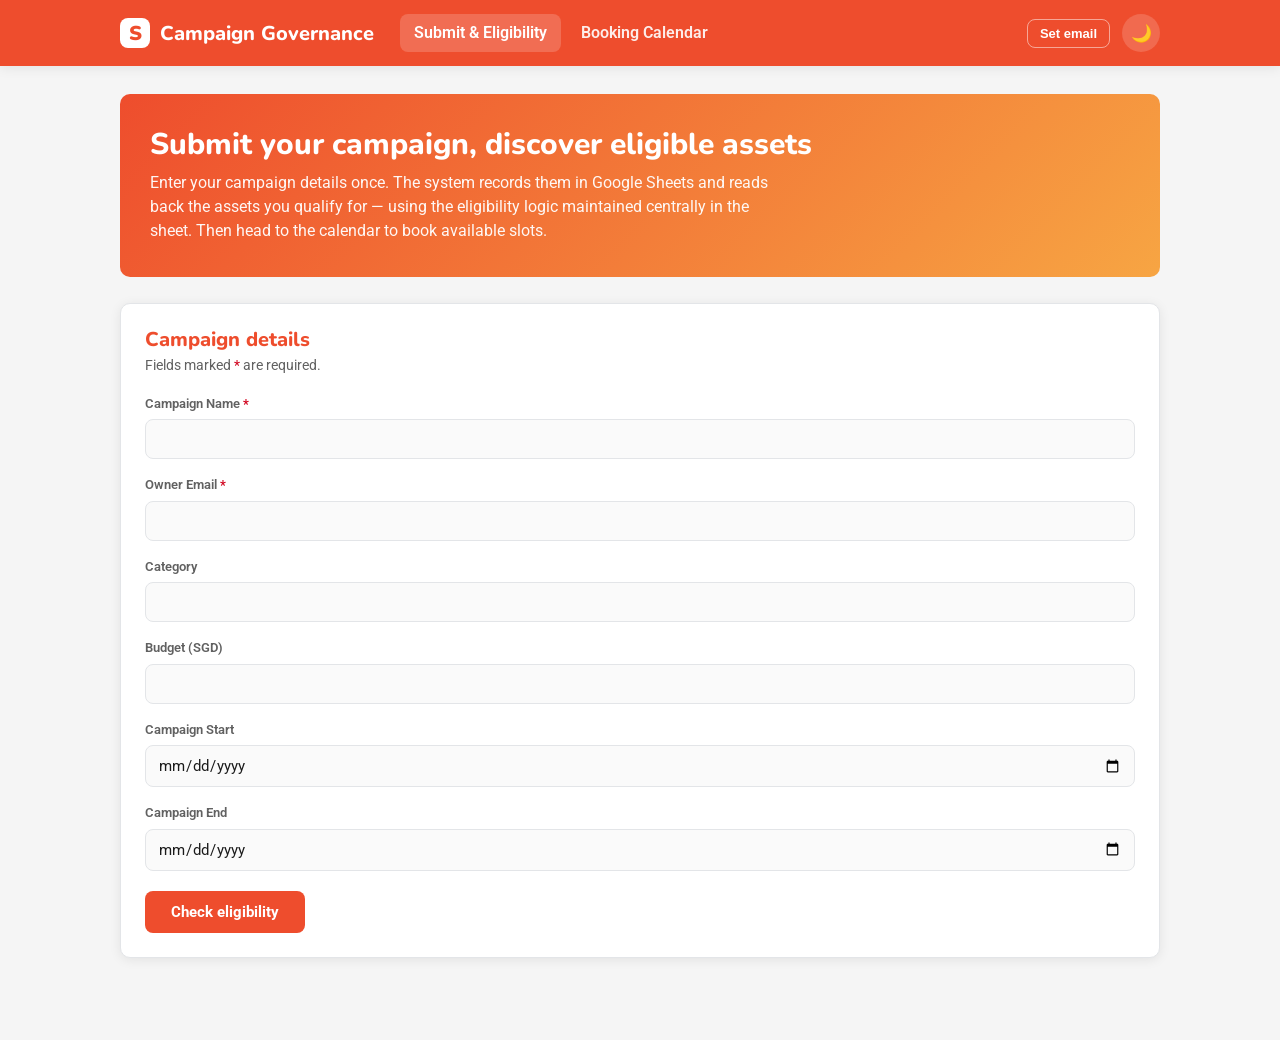
==== index.html @ 5f7fedb0 "Initial commit: Campaign Governance platform Static GitHub Pages frontend (vanilla HTML/CSS/JS) with" ====
<!DOCTYPE html>
<html lang="en" data-theme="light">
  <head>
    <meta charset="UTF-8" />
    <meta name="viewport" content="width=device-width, initial-scale=1.0" />
    <title>Campaign Governance — Submit & Eligibility</title>

    <!-- Set theme before paint to avoid a flash of the wrong theme. -->
    <script>
      (function () {
        var t = localStorage.getItem("cg_theme");
        if (t) document.documentElement.setAttribute("data-theme", t);
      })();
    </script>

    <link
      rel="stylesheet"
      href="https://fonts.googleapis.com/css2?family=Nunito:wght@400;600;700;800;900&family=Roboto:wght@400;500;700&display=swap"
    />
    <link rel="stylesheet" href="css/styles.css" />

    <!-- Google Identity Services (used only when AUTH_MODE = "google"). -->
    <script src="https://accounts.google.com/gsi/client" async defer></script>
  </head>
  <body>
    <header class="site-header">
      <div class="inner">
        <a class="brand" href="index.html">
          <span class="logo">S</span> Campaign Governance
        </a>
        <nav class="nav">
          <a href="index.html" class="active">Submit & Eligibility</a>
          <a href="calendar.html">Booking Calendar</a>
        </nav>
        <div class="header-right">
          <span class="user-chip" id="user-chip"></span>
          <span id="signin-slot"></span>
          <button class="link-btn" id="signout-btn" style="display: none">Sign out</button>
          <button class="icon-btn" id="theme-toggle" aria-label="Toggle theme">🌙</button>
        </div>
      </div>
    </header>

    <main>
      <section class="hero">
        <h1>Submit your campaign, discover eligible assets</h1>
        <p>
          Enter your campaign details once. The system records them in Google Sheets and reads
          back the assets you qualify for — using the eligibility logic maintained centrally in
          the sheet. Then head to the calendar to book available slots.
        </p>
      </section>

      <section class="card">
        <h2>Campaign details</h2>
        <p class="sub">Fields marked <span style="color: var(--shopee-red)">*</span> are required.</p>
        <form id="campaign-form">
          <div class="form-grid" id="form-fields"><!-- fields injected from config --></div>
          <div class="form-actions">
            <button type="submit" class="btn btn-primary" id="submit-btn">
              Check eligibility
            </button>
          </div>
          <div class="msg" id="form-msg"></div>
        </form>
      </section>

      <section class="card" id="results-card" style="display: none">
        <h2>Eligible assets</h2>
        <p class="sub" id="results-sub"></p>
        <div class="assets-grid" id="assets-grid"></div>
      </section>
    </main>

    <script src="js/config.js"></script>
    <script src="js/api.js"></script>
    <script src="js/auth.js"></script>
    <script src="js/theme.js"></script>
    <script src="js/common.js"></script>
    <script src="js/submit.js"></script>
  </body>
</html>
---- css/styles.css ----
/* =========================================================================
   Campaign Governance — styles
   Shopee brand palette, themed for light & dark via CSS custom properties.
   ========================================================================= */

:root {
  /* Shopee brand (fixed) */
  --shopee-orange: #ee4d2d;
  --shopee-orange-dark: #d3422a;
  --shopee-orange-light: #f27961;
  --shopee-red: #d0011b;
  --shopee-navy: #113366;
  --shopee-cyan: #26aa99;
  --shopee-yellow: #ffbb00;

  /* Fonts */
  --font-primary: "Nunito", "ShopeeFont", system-ui, sans-serif;
  --font-body: "Roboto", system-ui, sans-serif;

  /* Status colours */
  --status-pending: #ffbb00;
  --status-confirmed: #26aa99;
  --status-cancelled: #b3b9c2;

  /* Layout */
  --radius: 10px;
  --shadow: 0 2px 12px rgba(0, 0, 0, 0.08);
  --maxw: 1080px;
}

/* Light theme (default) */
:root,
:root[data-theme="light"] {
  --bg: #f5f5f5;
  --surface: #ffffff;
  --surface-2: #fafafa;
  --text: #1a1a1a;
  --text-muted: #616161;
  --border: #e3e5e8;
  --accent: var(--shopee-orange);
  --accent-contrast: #ffffff;
  --header-bg: var(--shopee-orange);
  --header-text: #ffffff;
}

/* Dark theme */
:root[data-theme="dark"] {
  --bg: #14171c;
  --surface: #1e2229;
  --surface-2: #262b33;
  --text: #f1f3f5;
  --text-muted: #9aa4b2;
  --border: #333a44;
  --accent: var(--shopee-orange-light);
  --accent-contrast: #14171c;
  --header-bg: #1a1d23;
  --header-text: #ffffff;
  --shadow: 0 2px 14px rgba(0, 0, 0, 0.4);
}

* {
  box-sizing: border-box;
}

body {
  margin: 0;
  font-family: var(--font-body);
  background: var(--bg);
  color: var(--text);
  line-height: 1.5;
  -webkit-font-smoothing: antialiased;
}

h1,
h2,
h3,
.brand {
  font-family: var(--font-primary);
  font-weight: 800;
  line-height: 1.15;
}

a {
  color: var(--accent);
}

/* ---------------------------------------------------------------- Header */
.site-header {
  background: var(--header-bg);
  color: var(--header-text);
  box-shadow: var(--shadow);
  position: sticky;
  top: 0;
  z-index: 50;
}
.site-header .inner {
  max-width: var(--maxw);
  margin: 0 auto;
  padding: 14px 20px;
  display: flex;
  align-items: center;
  gap: 18px;
}
.brand {
  font-size: 20px;
  color: var(--header-text);
  display: flex;
  align-items: center;
  gap: 10px;
  text-decoration: none;
}
.brand .logo {
  background: #fff;
  color: var(--shopee-orange);
  width: 30px;
  height: 30px;
  border-radius: 8px;
  display: grid;
  place-items: center;
  font-weight: 900;
  font-family: var(--font-primary);
}
.nav {
  display: flex;
  gap: 6px;
  margin-left: 8px;
}
.nav a {
  color: var(--header-text);
  text-decoration: none;
  padding: 7px 14px;
  border-radius: 8px;
  font-weight: 600;
  opacity: 0.9;
}
.nav a:hover,
.nav a.active {
  background: rgba(255, 255, 255, 0.18);
  opacity: 1;
}
.header-right {
  margin-left: auto;
  display: flex;
  align-items: center;
  gap: 12px;
}
.user-chip {
  font-size: 13px;
  font-weight: 600;
  opacity: 0.95;
  max-width: 220px;
  overflow: hidden;
  text-overflow: ellipsis;
  white-space: nowrap;
}
.icon-btn {
  background: rgba(255, 255, 255, 0.16);
  border: none;
  color: var(--header-text);
  width: 38px;
  height: 38px;
  border-radius: 50%;
  cursor: pointer;
  font-size: 17px;
  line-height: 1;
}
.icon-btn:hover {
  background: rgba(255, 255, 255, 0.28);
}
.link-btn {
  background: transparent;
  border: 1px solid rgba(255, 255, 255, 0.5);
  color: var(--header-text);
  padding: 6px 12px;
  border-radius: 8px;
  font-weight: 600;
  cursor: pointer;
  font-size: 13px;
}
.link-btn:hover {
  background: rgba(255, 255, 255, 0.15);
}

/* ---------------------------------------------------------------- Layout */
main {
  max-width: var(--maxw);
  margin: 0 auto;
  padding: 28px 20px 60px;
}
.hero {
  background: linear-gradient(135deg, var(--shopee-orange) 0%, #f7a543 100%);
  color: #fff;
  border-radius: var(--radius);
  padding: 34px 30px;
  margin-bottom: 26px;
}
.hero h1 {
  margin: 0 0 8px;
  font-size: 30px;
  color: #fff;
}
.hero p {
  margin: 0;
  font-size: 16px;
  max-width: 640px;
  opacity: 0.95;
}

.card {
  background: var(--surface);
  border: 1px solid var(--border);
  border-radius: var(--radius);
  box-shadow: var(--shadow);
  padding: 24px;
  margin-bottom: 22px;
}
.card h2 {
  margin: 0 0 4px;
  font-size: 20px;
  color: var(--accent);
}
.card .sub {
  margin: 0 0 18px;
  color: var(--text-muted);
  font-size: 14px;
}

/* ---------------------------------------------------------------- Form */
.form-grid {
  display: grid;
  grid-template-columns: repeat(2, 1fr);
  gap: 16px;
}
.field {
  display: flex;
  flex-direction: column;
  gap: 6px;
}
.field.full {
  grid-column: 1 / -1;
}
label {
  font-weight: 600;
  font-size: 13px;
  color: var(--text-muted);
}
label .req {
  color: var(--shopee-red);
}
input,
select,
textarea {
  font-family: var(--font-body);
  font-size: 15px;
  padding: 10px 12px;
  border: 1px solid var(--border);
  border-radius: 8px;
  background: var(--surface-2);
  color: var(--text);
}
input:focus,
select:focus,
textarea:focus {
  outline: none;
  border-color: var(--accent);
  box-shadow: 0 0 0 3px rgba(238, 77, 45, 0.18);
}

/* ---------------------------------------------------------------- Buttons */
.btn {
  font-family: var(--font-body);
  font-weight: 700;
  font-size: 15px;
  padding: 12px 26px;
  border-radius: 8px;
  border: none;
  cursor: pointer;
  transition: background 0.15s, transform 0.05s;
}
.btn:active {
  transform: translateY(1px);
}
.btn-primary {
  background: var(--shopee-orange);
  color: #fff;
}
.btn-primary:hover {
  background: var(--shopee-orange-dark);
}
.btn-secondary {
  background: transparent;
  color: var(--accent);
  border: 2px solid var(--accent);
}
.btn-secondary:hover {
  background: rgba(238, 77, 45, 0.1);
}
.btn:disabled {
  opacity: 0.6;
  cursor: not-allowed;
}
.form-actions {
  margin-top: 20px;
  display: flex;
  gap: 12px;
  align-items: center;
}

/* ---------------------------------------------------------------- Eligibility */
.assets-grid {
  display: grid;
  grid-template-columns: repeat(auto-fill, minmax(220px, 1fr));
  gap: 14px;
}
.asset-card {
  border: 1px solid var(--border);
  border-left: 4px solid var(--status-confirmed);
  border-radius: 8px;
  padding: 16px;
  background: var(--surface-2);
  display: flex;
  flex-direction: column;
  gap: 10px;
}
.asset-card .name {
  font-family: var(--font-primary);
  font-weight: 700;
  font-size: 16px;
}
.asset-card .tag {
  align-self: flex-start;
  font-size: 12px;
  font-weight: 700;
  color: var(--status-confirmed);
  background: rgba(38, 170, 153, 0.14);
  padding: 3px 10px;
  border-radius: 999px;
}

/* ---------------------------------------------------------------- Badges / status */
.legend {
  display: flex;
  gap: 18px;
  flex-wrap: wrap;
  margin-bottom: 16px;
  font-size: 13px;
  color: var(--text-muted);
}
.legend .dot {
  display: inline-block;
  width: 12px;
  height: 12px;
  border-radius: 3px;
  margin-right: 6px;
  vertical-align: -1px;
}
.dot-pending {
  background: var(--status-pending);
}
.dot-confirmed {
  background: var(--status-confirmed);
}
.dot-cancelled {
  background: var(--status-cancelled);
}

/* ---------------------------------------------------------------- Calendar */
#calendar {
  --fc-border-color: var(--border);
  --fc-page-bg-color: var(--surface);
  --fc-neutral-bg-color: var(--surface-2);
  --fc-today-bg-color: rgba(238, 77, 45, 0.08);
  --fc-button-bg-color: var(--shopee-orange);
  --fc-button-border-color: var(--shopee-orange);
  --fc-button-hover-bg-color: var(--shopee-orange-dark);
  --fc-button-hover-border-color: var(--shopee-orange-dark);
  --fc-button-active-bg-color: var(--shopee-orange-dark);
  color: var(--text);
}
.fc .fc-toolbar-title {
  font-family: var(--font-primary);
  font-size: 20px;
}
.fc a {
  color: inherit;
}

/* ---------------------------------------------------------------- Modal */
.modal-backdrop {
  position: fixed;
  inset: 0;
  background: rgba(0, 0, 0, 0.5);
  display: none;
  align-items: center;
  justify-content: center;
  z-index: 100;
  padding: 20px;
}
.modal-backdrop.open {
  display: flex;
}
.modal {
  background: var(--surface);
  border-radius: var(--radius);
  box-shadow: 0 12px 40px rgba(0, 0, 0, 0.3);
  width: 100%;
  max-width: 440px;
  padding: 24px;
}
.modal h3 {
  margin: 0 0 4px;
  color: var(--accent);
}
.modal .muted {
  color: var(--text-muted);
  font-size: 14px;
  margin: 0 0 18px;
}
.modal .form-grid {
  grid-template-columns: 1fr 1fr;
}
.modal-actions {
  margin-top: 20px;
  display: flex;
  gap: 10px;
  justify-content: flex-end;
}

/* ---------------------------------------------------------------- Toast / status msg */
.msg {
  padding: 12px 16px;
  border-radius: 8px;
  font-weight: 600;
  font-size: 14px;
  margin-top: 16px;
  display: none;
}
.msg.show {
  display: block;
}
.msg.success {
  background: rgba(38, 170, 153, 0.15);
  color: var(--status-confirmed);
}
.msg.error {
  background: rgba(208, 1, 27, 0.12);
  color: var(--shopee-red);
}
.msg.info {
  background: rgba(255, 187, 0, 0.15);
  color: #9a7400;
}

.empty {
  color: var(--text-muted);
  font-style: italic;
  padding: 8px 0;
}

/* ---------------------------------------------------------------- Responsive */
@media (max-width: 720px) {
  .form-grid,
  .modal .form-grid {
    grid-template-columns: 1fr;
  }
  .site-header .inner {
    flex-wrap: wrap;
  }
  .nav {
    order: 3;
    width: 100%;
  }
}
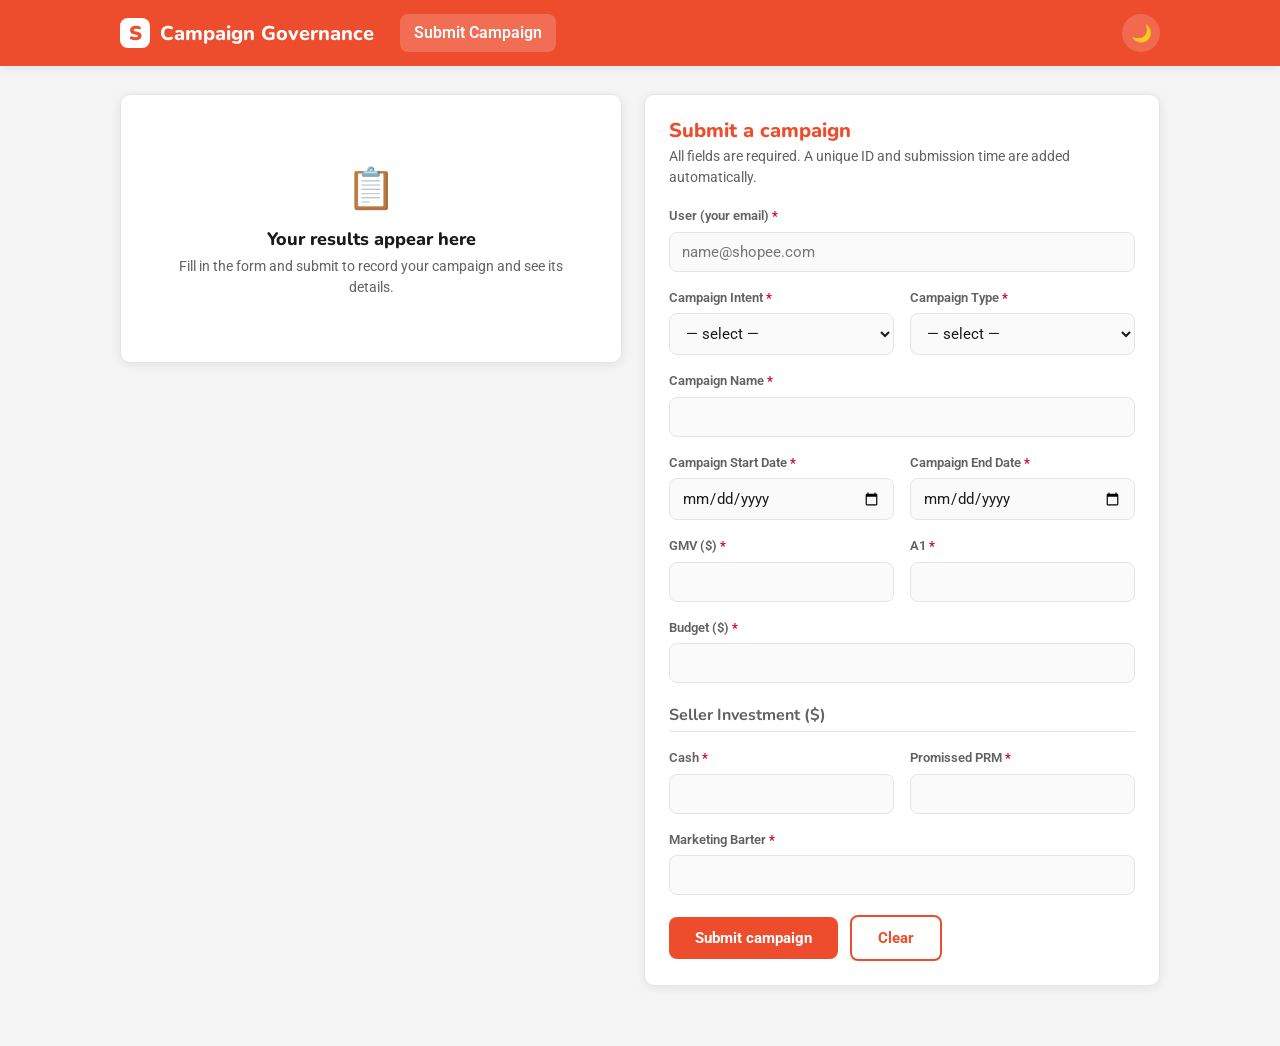
==== commit e1dabbed: "Rework into single Submit Campaign page - Two-column layout: results (left) + form (right) - Remove " ====
--- a/index.html
+++ b/index.html
@@ -3,7 +3,7 @@
   <head>
     <meta charset="UTF-8" />
     <meta name="viewport" content="width=device-width, initial-scale=1.0" />
-    <title>Campaign Governance — Submit & Eligibility</title>
+    <title>Submit Campaign — Campaign Governance</title>
 
     <!-- Set theme before paint to avoid a flash of the wrong theme. -->
     <script>
@@ -18,9 +18,6 @@
       href="https://fonts.googleapis.com/css2?family=Nunito:wght@400;600;700;800;900&family=Roboto:wght@400;500;700&display=swap"
     />
     <link rel="stylesheet" href="css/styles.css" />
-
-    <!-- Google Identity Services (used only when AUTH_MODE = "google"). -->
-    <script src="https://accounts.google.com/gsi/client" async defer></script>
   </head>
   <body>
     <header class="site-header">
@@ -29,52 +26,102 @@
           <span class="logo">S</span> Campaign Governance
         </a>
         <nav class="nav">
-          <a href="index.html" class="active">Submit & Eligibility</a>
-          <a href="calendar.html">Booking Calendar</a>
+          <a href="index.html" class="active">Submit Campaign</a>
         </nav>
         <div class="header-right">
-          <span class="user-chip" id="user-chip"></span>
-          <span id="signin-slot"></span>
-          <button class="link-btn" id="signout-btn" style="display: none">Sign out</button>
           <button class="icon-btn" id="theme-toggle" aria-label="Toggle theme">🌙</button>
         </div>
       </div>
     </header>
 
     <main>
-      <section class="hero">
-        <h1>Submit your campaign, discover eligible assets</h1>
-        <p>
-          Enter your campaign details once. The system records them in Google Sheets and reads
-          back the assets you qualify for — using the eligibility logic maintained centrally in
-          the sheet. Then head to the calendar to book available slots.
-        </p>
-      </section>
+      <div class="split">
+        <!-- LEFT: results -->
+        <section class="card result-panel" id="result-panel">
+          <div class="result-empty" id="result-empty">
+            <div class="result-empty-icon">📋</div>
+            <h2>Your results appear here</h2>
+            <p>Fill in the form and submit to record your campaign and see its details.</p>
+          </div>
+          <div id="result-content" style="display: none"></div>
+        </section>
 
-      <section class="card">
-        <h2>Campaign details</h2>
-        <p class="sub">Fields marked <span style="color: var(--shopee-red)">*</span> are required.</p>
-        <form id="campaign-form">
-          <div class="form-grid" id="form-fields"><!-- fields injected from config --></div>
-          <div class="form-actions">
-            <button type="submit" class="btn btn-primary" id="submit-btn">
-              Check eligibility
-            </button>
-          </div>
-          <div class="msg" id="form-msg"></div>
-        </form>
-      </section>
+        <!-- RIGHT: form -->
+        <section class="card">
+          <h2>Submit a campaign</h2>
+          <p class="sub">All fields are required. A unique ID and submission time are added automatically.</p>
 
-      <section class="card" id="results-card" style="display: none">
-        <h2>Eligible assets</h2>
-        <p class="sub" id="results-sub"></p>
-        <div class="assets-grid" id="assets-grid"></div>
-      </section>
+          <form id="campaign-form" novalidate>
+            <div class="form-grid">
+              <div class="field full">
+                <label for="f-user">User (your email) <span class="req">*</span></label>
+                <input id="f-user" type="email" placeholder="name@shopee.com" required />
+              </div>
+
+              <div class="field">
+                <label for="f-intent">Campaign Intent <span class="req">*</span></label>
+                <select id="f-intent" required></select>
+              </div>
+              <div class="field">
+                <label for="f-type">Campaign Type <span class="req">*</span></label>
+                <select id="f-type" required></select>
+              </div>
+
+              <div class="field full">
+                <label for="f-name">Campaign Name <span class="req">*</span></label>
+                <input id="f-name" type="text" required />
+              </div>
+
+              <div class="field">
+                <label for="f-start">Campaign Start Date <span class="req">*</span></label>
+                <input id="f-start" type="date" required />
+              </div>
+              <div class="field">
+                <label for="f-end">Campaign End Date <span class="req">*</span></label>
+                <input id="f-end" type="date" required />
+              </div>
+
+              <div class="field">
+                <label for="f-gmv">GMV ($) <span class="req">*</span></label>
+                <input id="f-gmv" type="number" min="0" step="any" required />
+              </div>
+              <div class="field">
+                <label for="f-a1">A1 <span class="req">*</span></label>
+                <input id="f-a1" type="number" min="0" step="any" required />
+              </div>
+
+              <div class="field full">
+                <label for="f-budget">Budget ($) <span class="req">*</span></label>
+                <input id="f-budget" type="number" min="0" step="any" required />
+              </div>
+
+              <div class="field full section-label">Seller Investment ($)</div>
+              <div class="field">
+                <label for="f-cash">Cash <span class="req">*</span></label>
+                <input id="f-cash" type="number" min="0" step="any" required />
+              </div>
+              <div class="field">
+                <label for="f-prm">Promissed PRM <span class="req">*</span></label>
+                <input id="f-prm" type="number" min="0" step="any" required />
+              </div>
+              <div class="field full">
+                <label for="f-barter">Marketing Barter <span class="req">*</span></label>
+                <input id="f-barter" type="number" min="0" step="any" required />
+              </div>
+            </div>
+
+            <div class="form-actions">
+              <button type="submit" class="btn btn-primary" id="submit-btn">Submit campaign</button>
+              <button type="reset" class="btn btn-secondary" id="reset-btn">Clear</button>
+            </div>
+            <div class="msg" id="form-msg"></div>
+          </form>
+        </section>
+      </div>
     </main>
 
     <script src="js/config.js"></script>
     <script src="js/api.js"></script>
-    <script src="js/auth.js"></script>
     <script src="js/theme.js"></script>
     <script src="js/common.js"></script>
     <script src="js/submit.js"></script>
--- a/css/styles.css
+++ b/css/styles.css
@@ -471,3 +471,92 @@
     width: 100%;
   }
 }
+
+/* ---------------------------------------------------------------- Split layout */
+.split {
+  display: grid;
+  grid-template-columns: 1fr 1fr;
+  gap: 22px;
+  align-items: start;
+}
+.split > .card {
+  margin-bottom: 0;
+}
+.section-label {
+  grid-column: 1 / -1;
+  font-family: var(--font-primary);
+  font-weight: 700;
+  color: var(--text-muted);
+  border-bottom: 1px solid var(--border);
+  padding-bottom: 4px;
+  margin-top: 4px;
+}
+
+/* Result panel */
+.result-panel {
+  position: sticky;
+  top: 88px;
+}
+.result-empty {
+  text-align: center;
+  color: var(--text-muted);
+  padding: 40px 16px;
+}
+.result-empty-icon {
+  font-size: 40px;
+  margin-bottom: 10px;
+}
+.result-empty h2 {
+  color: var(--text);
+  margin: 0 0 6px;
+  font-size: 18px;
+}
+.result-empty p {
+  margin: 0;
+  font-size: 14px;
+}
+#result-content h2 {
+  color: var(--accent);
+  margin: 0 0 14px;
+}
+.result-rows {
+  display: flex;
+  flex-direction: column;
+  gap: 0;
+}
+.result-row {
+  display: flex;
+  justify-content: space-between;
+  gap: 16px;
+  padding: 9px 0;
+  border-bottom: 1px solid var(--border);
+  font-size: 14px;
+}
+.result-row .rl {
+  color: var(--text-muted);
+  font-weight: 600;
+}
+.result-row .rv {
+  color: var(--text);
+  font-weight: 700;
+  text-align: right;
+  word-break: break-word;
+}
+.result-note {
+  margin-top: 16px;
+  padding: 12px 14px;
+  background: rgba(255, 187, 0, 0.14);
+  border-radius: 8px;
+  color: var(--text-muted);
+  font-size: 13px;
+  line-height: 1.4;
+}
+
+@media (max-width: 860px) {
+  .split {
+    grid-template-columns: 1fr;
+  }
+  .result-panel {
+    position: static;
+  }
+}
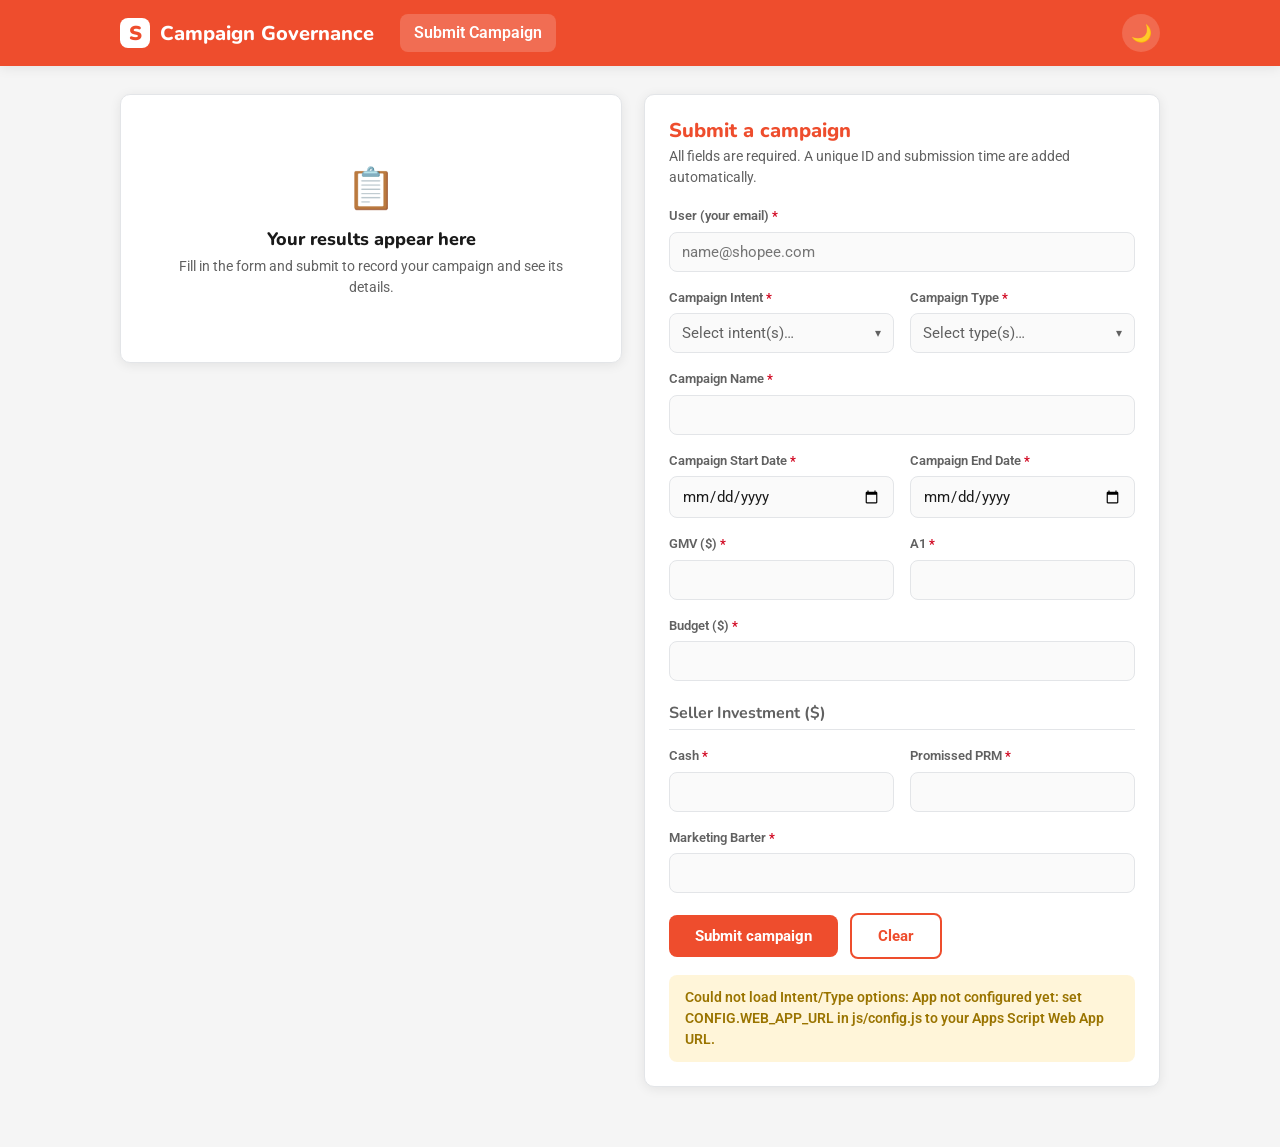
==== commit af87132e: "Add form constraints and live Intent/Type dropdowns - Email must be on the @shopee.com domain - Camp" ====
--- a/index.html
+++ b/index.html
@@ -59,12 +59,12 @@
               </div>
 
               <div class="field">
-                <label for="f-intent">Campaign Intent <span class="req">*</span></label>
-                <select id="f-intent" required></select>
+                <label>Campaign Intent <span class="req">*</span></label>
+                <div id="ms-intent"></div>
               </div>
               <div class="field">
-                <label for="f-type">Campaign Type <span class="req">*</span></label>
-                <select id="f-type" required></select>
+                <label>Campaign Type <span class="req">*</span></label>
+                <div id="ms-type"></div>
               </div>
 
               <div class="field full">
@@ -124,6 +124,7 @@
     <script src="js/api.js"></script>
     <script src="js/theme.js"></script>
     <script src="js/common.js"></script>
+    <script src="js/multiselect.js"></script>
     <script src="js/submit.js"></script>
   </body>
 </html>
--- a/css/styles.css
+++ b/css/styles.css
@@ -560,3 +560,84 @@
     position: static;
   }
 }
+
+/* ---------------------------------------------------------------- Multi-select */
+.ms {
+  position: relative;
+}
+.ms-toggle {
+  width: 100%;
+  display: flex;
+  align-items: center;
+  justify-content: space-between;
+  gap: 8px;
+  font-family: var(--font-body);
+  font-size: 15px;
+  padding: 10px 12px;
+  border: 1px solid var(--border);
+  border-radius: 8px;
+  background: var(--surface-2);
+  color: var(--text);
+  cursor: pointer;
+  text-align: left;
+}
+.ms.open .ms-toggle,
+.ms-toggle:focus {
+  outline: none;
+  border-color: var(--accent);
+  box-shadow: 0 0 0 3px rgba(238, 77, 45, 0.18);
+}
+.ms-label {
+  overflow: hidden;
+  text-overflow: ellipsis;
+  white-space: nowrap;
+}
+.ms-label.ms-placeholder {
+  color: var(--text-muted);
+}
+.ms-caret {
+  color: var(--text-muted);
+  font-size: 12px;
+}
+.ms.open .ms-caret {
+  transform: rotate(180deg);
+}
+.ms-panel {
+  position: absolute;
+  z-index: 60;
+  top: calc(100% + 4px);
+  left: 0;
+  right: 0;
+  max-height: 240px;
+  overflow-y: auto;
+  background: var(--surface);
+  border: 1px solid var(--border);
+  border-radius: 8px;
+  box-shadow: var(--shadow);
+  padding: 6px;
+}
+.ms-option {
+  display: flex;
+  align-items: center;
+  gap: 9px;
+  padding: 8px 10px;
+  border-radius: 6px;
+  cursor: pointer;
+  font-size: 14px;
+  font-weight: 500;
+}
+.ms-option:hover {
+  background: var(--surface-2);
+}
+.ms-option input {
+  width: 16px;
+  height: 16px;
+  accent-color: var(--shopee-orange);
+  margin: 0;
+}
+.ms-empty {
+  padding: 10px;
+  color: var(--text-muted);
+  font-style: italic;
+  font-size: 14px;
+}
